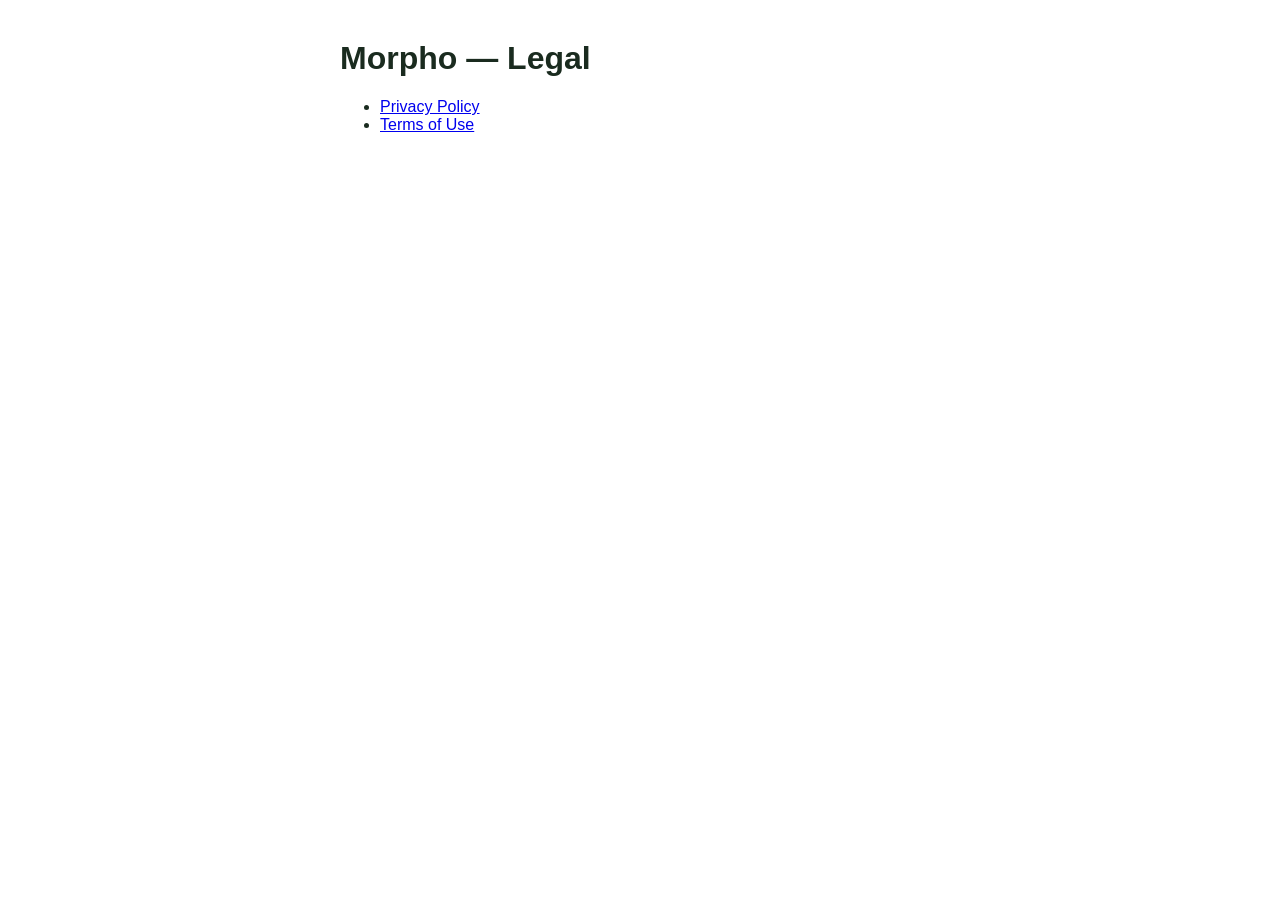
==== index.html @ 3d76efd4 "Privacy Policy + Terms of Use for App Store review" ====
<!doctype html><html lang=en><meta charset=utf-8><meta name=viewport content="width=device-width,initial-scale=1"><title>Morpho — Legal</title><body style="font-family:-apple-system,sans-serif;max-width:600px;margin:40px auto;padding:0 20px;color:#1a2b1f"><h1>Morpho — Legal</h1><ul><li><a href="privacy.html">Privacy Policy</a></li><li><a href="terms.html">Terms of Use</a></li></ul></body></html>
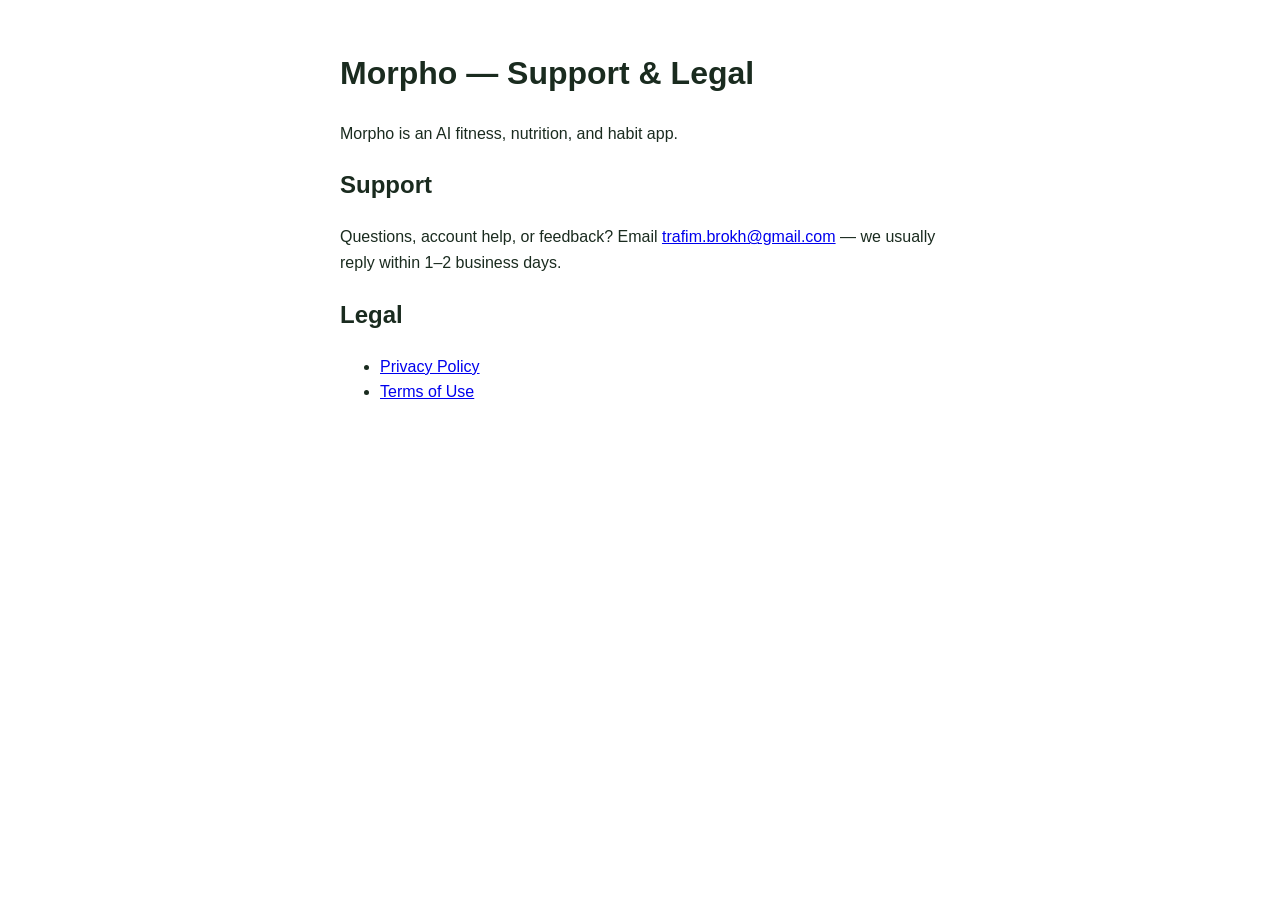
==== commit f712c0f1: "Real contact email + support landing page" ====
--- a/index.html
+++ b/index.html
@@ -1 +1 @@
-<!doctype html><html lang=en><meta charset=utf-8><meta name=viewport content="width=device-width,initial-scale=1"><title>Morpho — Legal</title><body style="font-family:-apple-system,sans-serif;max-width:600px;margin:40px auto;padding:0 20px;color:#1a2b1f"><h1>Morpho — Legal</h1><ul><li><a href="privacy.html">Privacy Policy</a></li><li><a href="terms.html">Terms of Use</a></li></ul></body></html>
+<!doctype html><html lang=en><head><meta charset=utf-8><meta name=viewport content="width=device-width,initial-scale=1"><title>Morpho — Support & Legal</title></head><body style="font-family:-apple-system,sans-serif;max-width:600px;margin:48px auto;padding:0 20px;color:#1a2b1f;line-height:1.6"><h1>Morpho — Support &amp; Legal</h1><p>Morpho is an AI fitness, nutrition, and habit app.</p><h2>Support</h2><p>Questions, account help, or feedback? Email <a href="mailto:trafim.brokh@gmail.com">trafim.brokh@gmail.com</a> — we usually reply within 1–2 business days.</p><h2>Legal</h2><ul><li><a href="privacy.html">Privacy Policy</a></li><li><a href="terms.html">Terms of Use</a></li></ul></body></html>
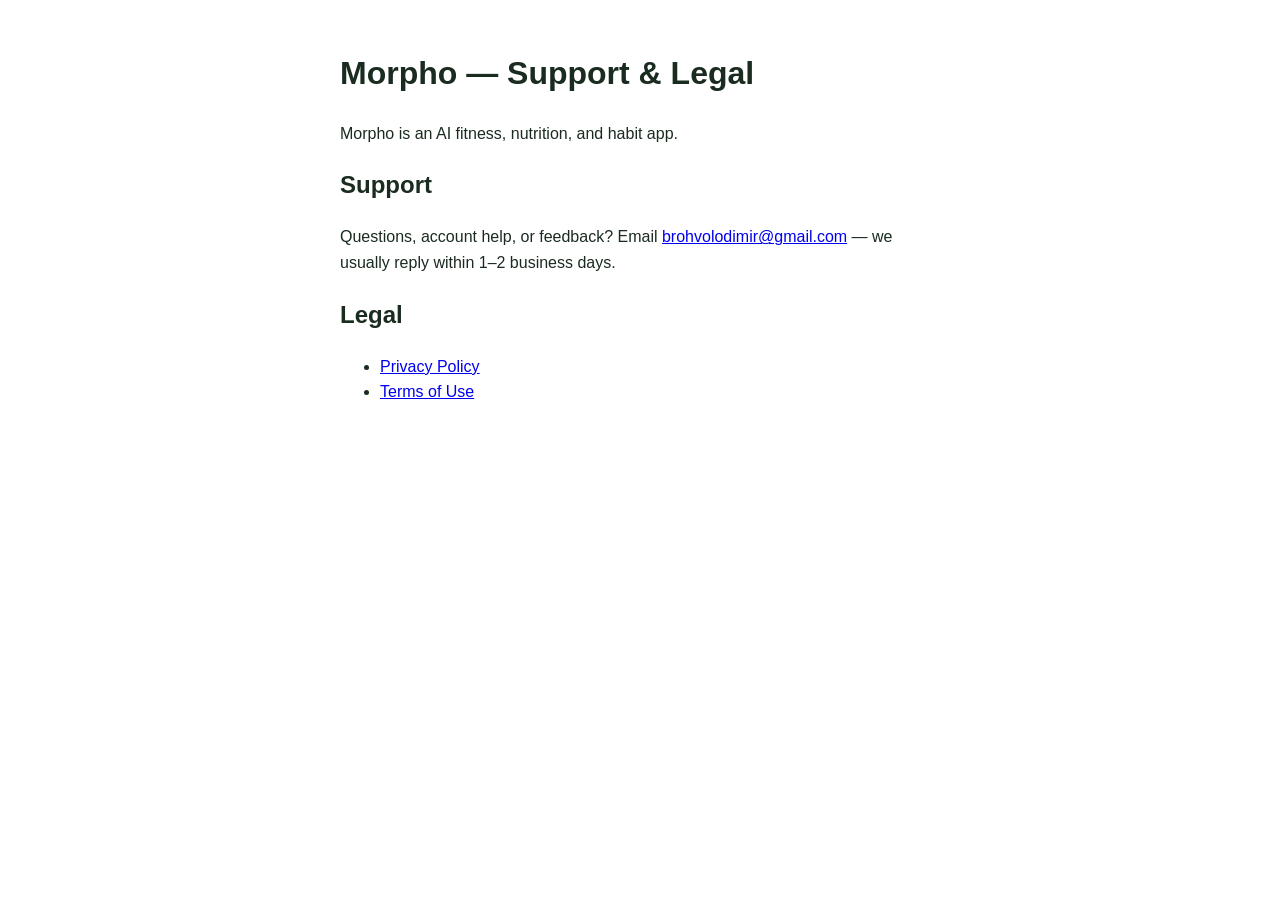
==== commit 682c6974: "Update support contact email to brohvolodimir@gmail.com" ====
--- a/index.html
+++ b/index.html
@@ -1 +1 @@
-<!doctype html><html lang=en><head><meta charset=utf-8><meta name=viewport content="width=device-width,initial-scale=1"><title>Morpho — Support & Legal</title></head><body style="font-family:-apple-system,sans-serif;max-width:600px;margin:48px auto;padding:0 20px;color:#1a2b1f;line-height:1.6"><h1>Morpho — Support &amp; Legal</h1><p>Morpho is an AI fitness, nutrition, and habit app.</p><h2>Support</h2><p>Questions, account help, or feedback? Email <a href="mailto:trafim.brokh@gmail.com">trafim.brokh@gmail.com</a> — we usually reply within 1–2 business days.</p><h2>Legal</h2><ul><li><a href="privacy.html">Privacy Policy</a></li><li><a href="terms.html">Terms of Use</a></li></ul></body></html>
+<!doctype html><html lang=en><head><meta charset=utf-8><meta name=viewport content="width=device-width,initial-scale=1"><title>Morpho — Support & Legal</title></head><body style="font-family:-apple-system,sans-serif;max-width:600px;margin:48px auto;padding:0 20px;color:#1a2b1f;line-height:1.6"><h1>Morpho — Support &amp; Legal</h1><p>Morpho is an AI fitness, nutrition, and habit app.</p><h2>Support</h2><p>Questions, account help, or feedback? Email <a href="mailto:brohvolodimir@gmail.com">brohvolodimir@gmail.com</a> — we usually reply within 1–2 business days.</p><h2>Legal</h2><ul><li><a href="privacy.html">Privacy Policy</a></li><li><a href="terms.html">Terms of Use</a></li></ul></body></html>
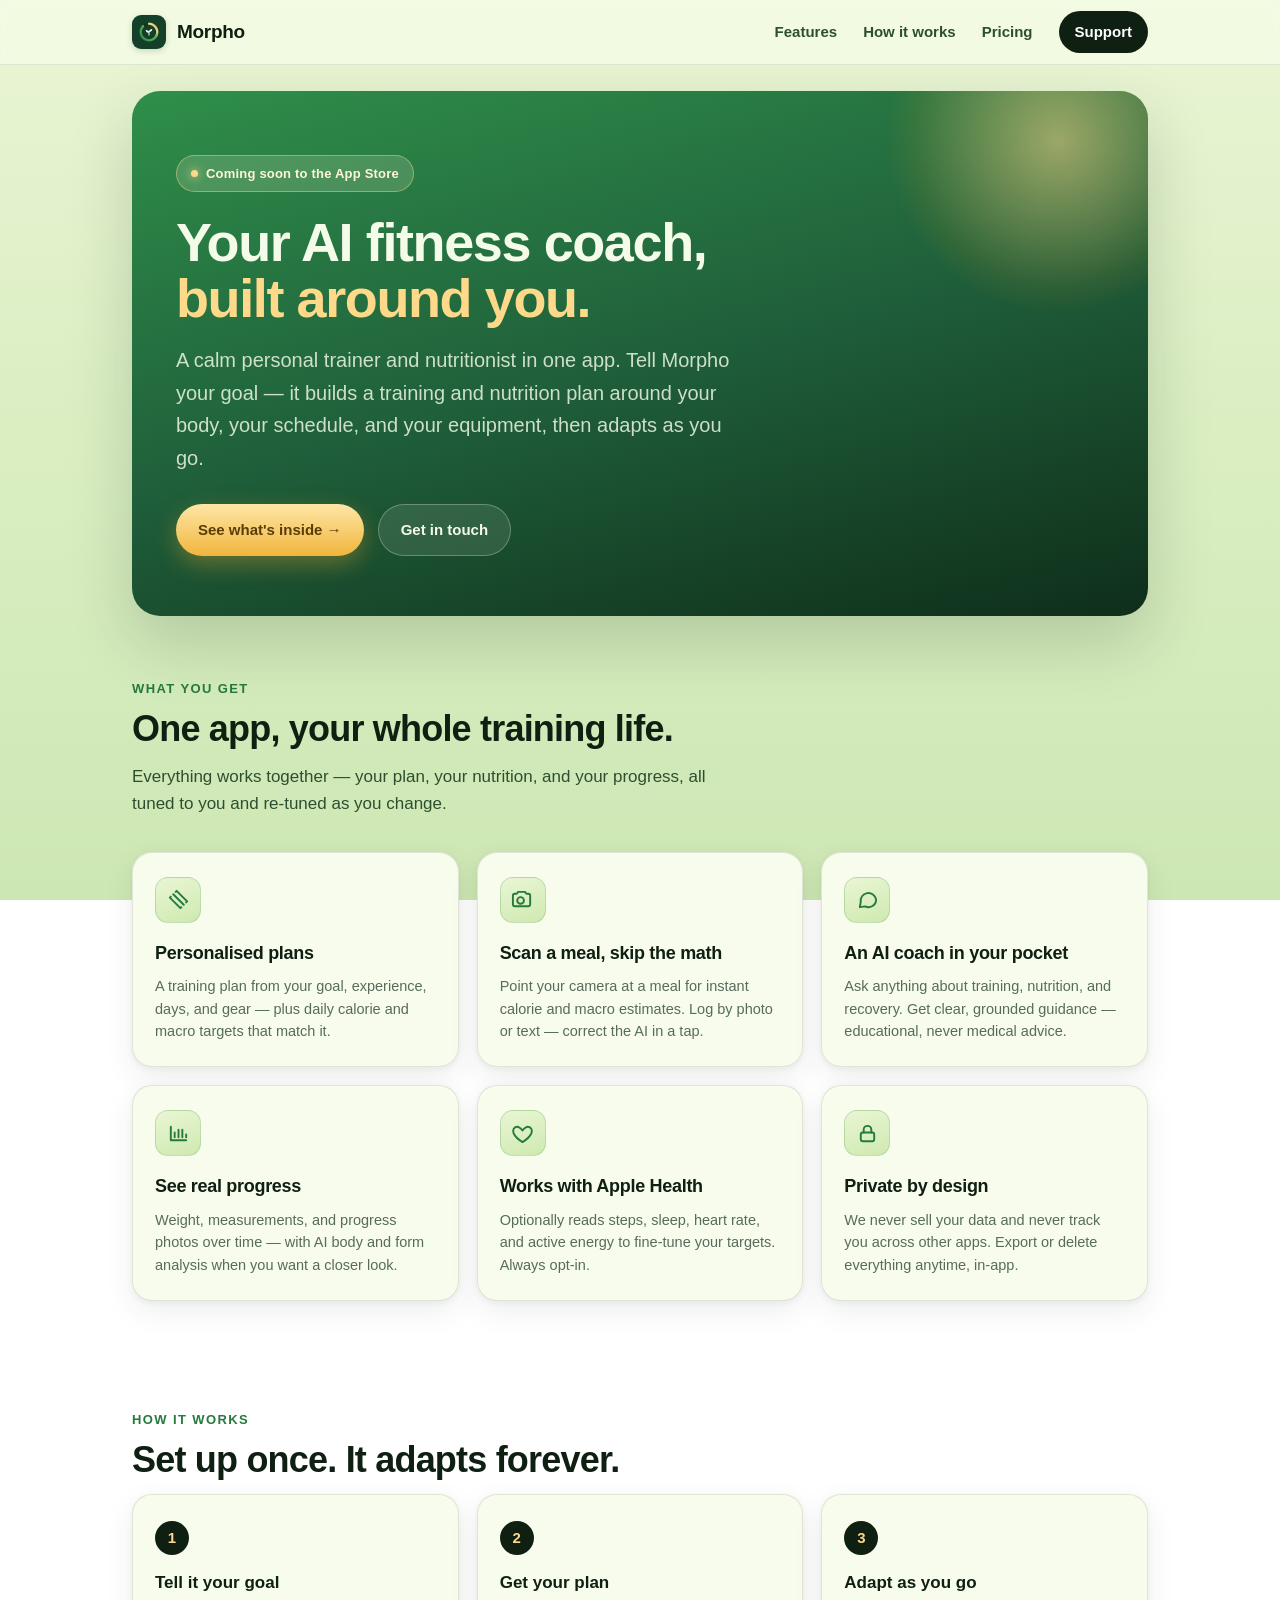
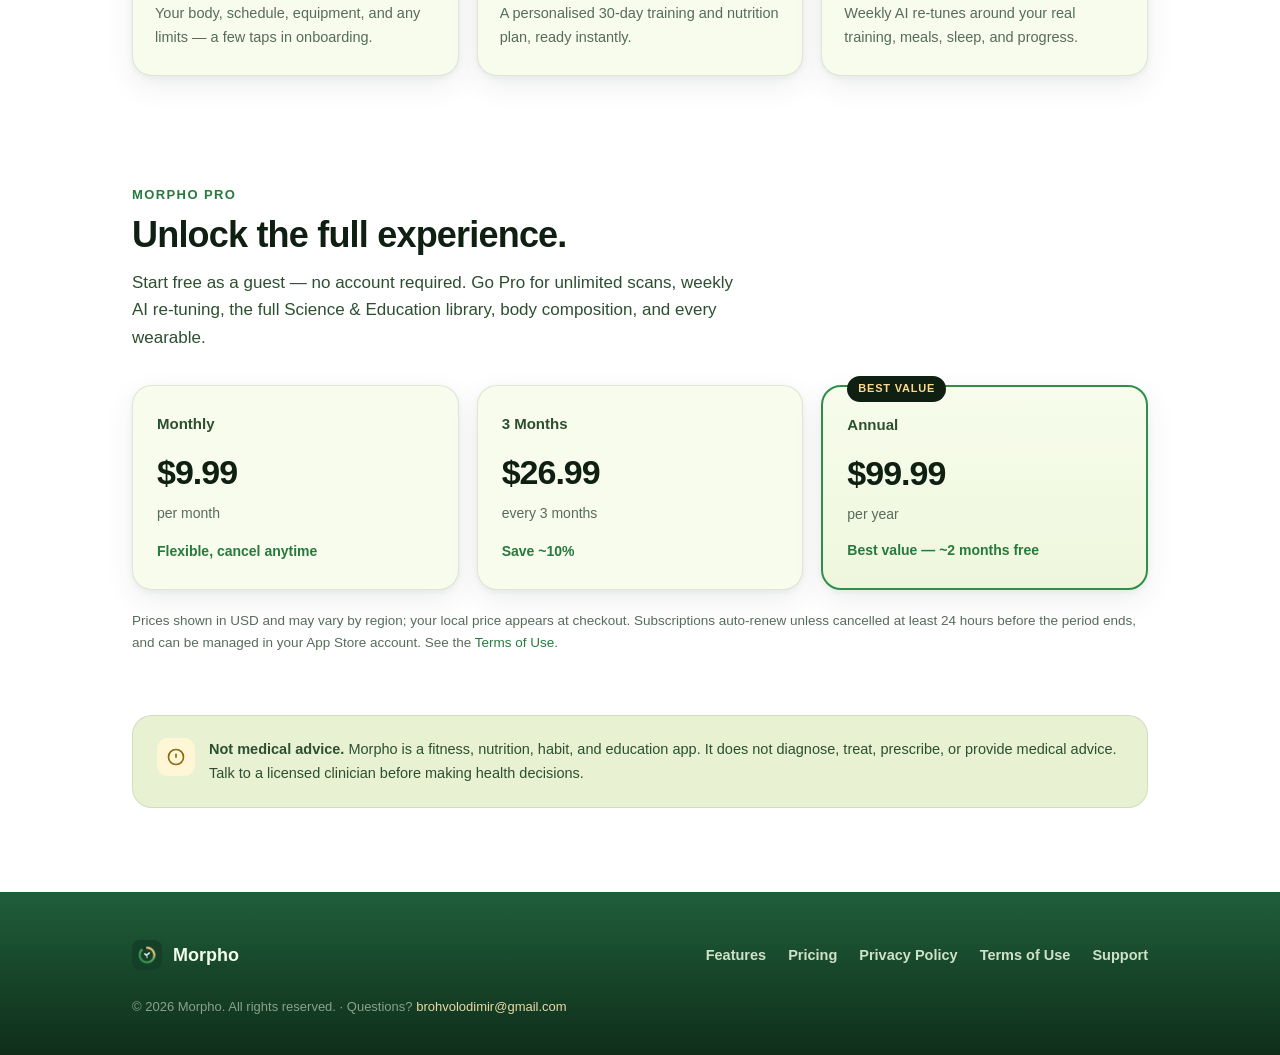
==== commit 618ef4d9: "Real Morpho marketing site (Meadow Dawn): landing + features + pricing + restyled legal" ====
--- a/index.html
+++ b/index.html
@@ -1 +1,130 @@
-<!doctype html><html lang=en><head><meta charset=utf-8><meta name=viewport content="width=device-width,initial-scale=1"><title>Morpho — Support & Legal</title></head><body style="font-family:-apple-system,sans-serif;max-width:600px;margin:48px auto;padding:0 20px;color:#1a2b1f;line-height:1.6"><h1>Morpho — Support &amp; Legal</h1><p>Morpho is an AI fitness, nutrition, and habit app.</p><h2>Support</h2><p>Questions, account help, or feedback? Email <a href="mailto:brohvolodimir@gmail.com">brohvolodimir@gmail.com</a> — we usually reply within 1–2 business days.</p><h2>Legal</h2><ul><li><a href="privacy.html">Privacy Policy</a></li><li><a href="terms.html">Terms of Use</a></li></ul></body></html>
+<!DOCTYPE html>
+<html lang="en">
+<head>
+<meta charset="utf-8" />
+<meta name="viewport" content="width=device-width, initial-scale=1" />
+<title>Morpho — Your AI Fitness Coach</title>
+<meta name="description" content="Morpho is an AI fitness coach — a calm personal trainer and nutritionist in one app. Personalised training and nutrition plans that adapt as you go." />
+<meta property="og:title" content="Morpho — Your AI Fitness Coach" />
+<meta property="og:description" content="A calm personal trainer and nutritionist in one app. Tell it your goal — it builds a plan around your body, schedule, and equipment." />
+<link rel="icon" href="icon.png" />
+<link rel="stylesheet" href="styles.css" />
+</head>
+<body>
+
+<header class="nav">
+  <div class="wrap nav-inner">
+    <a class="brand" href="./"><img src="icon.png" alt="Morpho" /> Morpho</a>
+    <nav class="nav-links">
+      <a href="#features">Features</a>
+      <a href="#how">How it works</a>
+      <a href="#pricing">Pricing</a>
+      <a class="nav-cta" href="mailto:brohvolodimir@gmail.com">Support</a>
+    </nav>
+  </div>
+</header>
+
+<div class="wrap">
+  <!-- HERO -->
+  <div class="hero">
+    <div class="hero-in">
+      <span class="badge"><span class="dot"></span> Coming soon to the App Store</span>
+      <h1>Your AI fitness coach,<br><span class="accent">built around you.</span></h1>
+      <p class="sub">A calm personal trainer and nutritionist in one app. Tell Morpho your goal — it builds a training and nutrition plan around your body, your schedule, and your equipment, then adapts as you go.</p>
+      <div class="hero-cta">
+        <a class="btn btn-gold" href="#pricing">See what's inside →</a>
+        <a class="btn btn-ghost" href="mailto:brohvolodimir@gmail.com">Get in touch</a>
+      </div>
+    </div>
+  </div>
+
+  <!-- FEATURES -->
+  <section id="features">
+    <div class="eyebrow">What you get</div>
+    <h2 class="sec">One app, your whole training life.</h2>
+    <p class="lead">Everything works together — your plan, your nutrition, and your progress, all tuned to you and re-tuned as you change.</p>
+    <div class="grid">
+      <div class="card">
+        <div class="ic"><svg viewBox="0 0 24 24"><path d="M6.5 6.5l11 11M4 9l-1 1 11 11 1-1M20 15l1-1L10 3 9 4"/></svg></div>
+        <h3>Personalised plans</h3>
+        <p>A training plan from your goal, experience, days, and gear — plus daily calorie and macro targets that match it.</p>
+      </div>
+      <div class="card">
+        <div class="ic"><svg viewBox="0 0 24 24"><path d="M2 8a2 2 0 0 1 2-2h2l1.5-2h7L16 6h2a2 2 0 0 1 2 2v9a2 2 0 0 1-2 2H4a2 2 0 0 1-2-2z"/><circle cx="10" cy="13" r="3.5"/></svg></div>
+        <h3>Scan a meal, skip the math</h3>
+        <p>Point your camera at a meal for instant calorie and macro estimates. Log by photo or text — correct the AI in a tap.</p>
+      </div>
+      <div class="card">
+        <div class="ic"><svg viewBox="0 0 24 24"><path d="M21 12a8 8 0 0 1-11.5 7.2L4 20l.9-5.3A8 8 0 1 1 21 12z"/></svg></div>
+        <h3>An AI coach in your pocket</h3>
+        <p>Ask anything about training, nutrition, and recovery. Get clear, grounded guidance — educational, never medical advice.</p>
+      </div>
+      <div class="card">
+        <div class="ic"><svg viewBox="0 0 24 24"><path d="M4 19V5M4 19h16M8 16v-5M12 16V8M16 16v-8M20 16v-3"/></svg></div>
+        <h3>See real progress</h3>
+        <p>Weight, measurements, and progress photos over time — with AI body and form analysis when you want a closer look.</p>
+      </div>
+      <div class="card">
+        <div class="ic"><svg viewBox="0 0 24 24"><path d="M12 21s-7-4.4-9.2-9C1.3 8.6 3 5 6.3 5 8.3 5 9.7 6.2 12 8.8 14.3 6.2 15.7 5 17.7 5 21 5 22.7 8.6 21.2 12 19 16.6 12 21 12 21z"/></svg></div>
+        <h3>Works with Apple Health</h3>
+        <p>Optionally reads steps, sleep, heart rate, and active energy to fine-tune your targets. Always opt-in.</p>
+      </div>
+      <div class="card">
+        <div class="ic"><svg viewBox="0 0 24 24"><rect x="5" y="11" width="14" height="9" rx="2"/><path d="M8 11V8a4 4 0 0 1 8 0v3"/></svg></div>
+        <h3>Private by design</h3>
+        <p>We never sell your data and never track you across other apps. Export or delete everything anytime, in-app.</p>
+      </div>
+    </div>
+  </section>
+
+  <!-- HOW IT WORKS -->
+  <section id="how">
+    <div class="eyebrow">How it works</div>
+    <h2 class="sec">Set up once. It adapts forever.</h2>
+    <div class="steps">
+      <div class="step"><div class="n">1</div><h3>Tell it your goal</h3><p>Your body, schedule, equipment, and any limits — a few taps in onboarding.</p></div>
+      <div class="step"><div class="n">2</div><h3>Get your plan</h3><p>A personalised 30-day training and nutrition plan, ready instantly.</p></div>
+      <div class="step"><div class="n">3</div><h3>Adapt as you go</h3><p>Weekly AI re-tunes around your real training, meals, sleep, and progress.</p></div>
+    </div>
+  </section>
+
+  <!-- PRICING -->
+  <section id="pricing">
+    <div class="eyebrow">Morpho Pro</div>
+    <h2 class="sec">Unlock the full experience.</h2>
+    <p class="lead">Start free as a guest — no account required. Go Pro for unlimited scans, weekly AI re-tuning, the full Science &amp; Education library, body composition, and every wearable.</p>
+    <div class="prices">
+      <div class="price"><div class="name">Monthly</div><div class="amt">$9.99</div><div class="per">per month</div><div class="save">Flexible, cancel anytime</div></div>
+      <div class="price"><div class="name">3 Months</div><div class="amt">$26.99</div><div class="per">every 3 months</div><div class="save">Save ~10%</div></div>
+      <div class="price best"><div class="name">Annual</div><div class="amt">$99.99</div><div class="per">per year</div><div class="save">Best value — ~2 months free</div></div>
+    </div>
+    <p class="note">Prices shown in USD and may vary by region; your local price appears at checkout. Subscriptions auto-renew unless cancelled at least 24 hours before the period ends, and can be managed in your App Store account. See the <a href="terms.html">Terms of Use</a>.</p>
+  </section>
+
+  <!-- DISCLAIMER -->
+  <section style="padding-top:8px">
+    <div class="band">
+      <div class="ic2"><svg viewBox="0 0 24 24"><circle cx="12" cy="12" r="9"/><path d="M12 8v5M12 16h.01"/></svg></div>
+      <p><strong>Not medical advice.</strong> Morpho is a fitness, nutrition, habit, and education app. It does not diagnose, treat, prescribe, or provide medical advice. Talk to a licensed clinician before making health decisions.</p>
+    </div>
+  </section>
+</div>
+
+<footer>
+  <div class="wrap">
+    <div class="foot">
+      <div class="b"><img src="icon.png" alt="Morpho" /> Morpho</div>
+      <div class="foot-links">
+        <a href="#features">Features</a>
+        <a href="#pricing">Pricing</a>
+        <a href="privacy.html">Privacy Policy</a>
+        <a href="terms.html">Terms of Use</a>
+        <a href="mailto:brohvolodimir@gmail.com">Support</a>
+      </div>
+    </div>
+    <div class="copy">© 2026 Morpho. All rights reserved. &middot; Questions? <a href="mailto:brohvolodimir@gmail.com" style="color:#E9D9A8">brohvolodimir@gmail.com</a></div>
+  </div>
+</footer>
+
+</body>
+</html>
--- a/styles.css
+++ b/styles.css
@@ -0,0 +1,121 @@
+/* Morpho — Meadow Dawn web identity
+   Palette mirrors the app's constants/theme.ts. */
+:root{
+  --bg-top:#EAF5D5; --bg-mid:#DCEFC4; --bg-low:#CDE7B4;
+  --cream:#F7FCEC; --cream-alt:#E8F2D3;
+  --green:#267A3D; --green-bright:#2F8F4A; --mint:#5FAE5C;
+  --forest:#1F5E3A; --ink:#0F1F12; --forest-ink:#0F2E1A;
+  --gold:#D49A2E; --gold-light:#FFD98A; --gold-pale:#FFF6D6;
+  --text:#0F1F12; --text-2:#2D4F30; --muted:#586B5C;
+  --line:rgba(15,46,26,.10);
+  --radius:20px; --radius-lg:28px; --radius-pill:999px;
+  --shadow:0 10px 30px rgba(15,46,26,.08), 0 2px 6px rgba(15,46,26,.05);
+  --shadow-lg:0 26px 64px rgba(15,46,26,.18);
+  --font:-apple-system,BlinkMacSystemFont,"Segoe UI",Roboto,Inter,Helvetica,Arial,sans-serif;
+}
+*{box-sizing:border-box;margin:0;padding:0}
+html{scroll-behavior:smooth;-webkit-text-size-adjust:100%}
+body{font-family:var(--font);color:var(--text);line-height:1.62;
+  background:linear-gradient(180deg,var(--bg-top) 0%,var(--bg-mid) 42%,var(--bg-low) 100%);
+  background-attachment:fixed;-webkit-font-smoothing:antialiased;text-rendering:optimizeLegibility}
+a{color:var(--green);text-decoration:none;transition:opacity .15s ease}
+a:hover{opacity:.78}
+.wrap{max-width:1060px;margin:0 auto;padding:0 22px}
+.narrow{max-width:760px}
+
+/* ---------- Header ---------- */
+header.nav{position:sticky;top:0;z-index:30;backdrop-filter:saturate(150%) blur(12px);
+  background:rgba(247,252,236,.72);border-bottom:1px solid var(--line)}
+.nav-inner{display:flex;align-items:center;justify-content:space-between;height:64px}
+.brand{display:flex;align-items:center;gap:11px;font-weight:800;font-size:19px;letter-spacing:-.3px;color:var(--ink)}
+.brand img{width:34px;height:34px;border-radius:9px;box-shadow:0 2px 6px rgba(15,46,26,.18)}
+.nav-links{display:flex;gap:26px;align-items:center}
+.nav-links a{color:var(--text-2);font-weight:600;font-size:15px}
+.nav-cta{background:var(--ink);color:#fff !important;padding:9px 16px;border-radius:var(--radius-pill);font-size:14px;font-weight:700;opacity:1}
+.nav-cta:hover{opacity:.88}
+@media(max-width:640px){.nav-links a:not(.nav-cta){display:none}}
+
+/* ---------- Hero ---------- */
+.hero{position:relative;margin:26px 0 8px;border-radius:var(--radius-lg);overflow:hidden;
+  background:linear-gradient(165deg,#2F8F4A 0%,#1F5E3A 52%,#0F2E1A 100%);
+  box-shadow:var(--shadow-lg);color:#F4FBE9}
+.hero::before{content:"";position:absolute;top:-120px;right:-80px;width:340px;height:340px;border-radius:50%;
+  background:radial-gradient(circle,rgba(255,217,138,.55),rgba(212,154,46,.10) 60%,transparent 72%);filter:blur(2px)}
+.hero-in{position:relative;padding:64px 44px 60px;max-width:720px}
+.badge{display:inline-flex;align-items:center;gap:8px;background:rgba(255,246,214,.16);
+  border:1px solid rgba(255,217,138,.42);color:var(--gold-pale);padding:7px 14px;border-radius:var(--radius-pill);
+  font-size:13px;font-weight:700;letter-spacing:.2px;margin-bottom:22px}
+.badge .dot{width:7px;height:7px;border-radius:50%;background:var(--gold-light);box-shadow:0 0 10px var(--gold-light)}
+.hero h1{font-size:clamp(34px,6vw,54px);line-height:1.04;letter-spacing:-1.4px;font-weight:850;margin-bottom:18px}
+.hero h1 .accent{color:var(--gold-light)}
+.hero p.sub{font-size:clamp(16px,2.4vw,20px);color:rgba(244,251,233,.82);max-width:560px;margin-bottom:30px}
+.hero-cta{display:flex;gap:14px;flex-wrap:wrap}
+.btn{display:inline-flex;align-items:center;gap:9px;font-weight:750;font-size:15px;padding:13px 22px;border-radius:var(--radius-pill);transition:transform .12s ease,box-shadow .15s ease}
+.btn:hover{transform:translateY(-1px)}
+.btn-gold{background:linear-gradient(180deg,#FFE6A6,#F0B53C);color:#5a3d05 !important;box-shadow:0 8px 22px rgba(212,154,46,.4)}
+.btn-ghost{background:rgba(247,252,236,.10);color:#F4FBE9 !important;border:1px solid rgba(244,251,233,.28)}
+
+/* ---------- Sections ---------- */
+section{padding:54px 0}
+.eyebrow{color:var(--green);font-weight:800;font-size:13px;letter-spacing:1.4px;text-transform:uppercase;margin-bottom:10px}
+h2.sec{font-size:clamp(26px,4vw,36px);letter-spacing:-.8px;font-weight:820;line-height:1.1;margin-bottom:14px;color:var(--ink)}
+.lead{color:var(--text-2);font-size:17px;max-width:620px;margin-bottom:34px}
+
+/* feature grid */
+.grid{display:grid;grid-template-columns:repeat(3,1fr);gap:18px}
+@media(max-width:860px){.grid{grid-template-columns:repeat(2,1fr)}}
+@media(max-width:560px){.grid{grid-template-columns:1fr}}
+.card{background:var(--cream);border:1px solid var(--line);border-radius:var(--radius);padding:24px 22px;box-shadow:var(--shadow);transition:transform .15s ease,box-shadow .15s ease}
+.card:hover{transform:translateY(-3px);box-shadow:var(--shadow-lg)}
+.ic{width:46px;height:46px;border-radius:13px;display:flex;align-items:center;justify-content:center;margin-bottom:16px;
+  background:linear-gradient(160deg,#E9F6D4,#CFE9B0);border:1px solid rgba(38,122,61,.18)}
+.ic svg{width:23px;height:23px;stroke:var(--green);stroke-width:2;fill:none;stroke-linecap:round;stroke-linejoin:round}
+.card h3{font-size:18px;letter-spacing:-.3px;margin-bottom:7px;color:var(--ink)}
+.card p{color:var(--muted);font-size:14.5px;line-height:1.55}
+
+/* steps */
+.steps{display:grid;grid-template-columns:repeat(3,1fr);gap:18px}
+@media(max-width:700px){.steps{grid-template-columns:1fr}}
+.step{position:relative;padding:26px 22px;background:var(--cream);border:1px solid var(--line);border-radius:var(--radius);box-shadow:var(--shadow)}
+.step .n{width:34px;height:34px;border-radius:50%;background:var(--ink);color:var(--gold-light);display:flex;align-items:center;justify-content:center;font-weight:800;font-size:15px;margin-bottom:14px}
+.step h3{font-size:17px;margin-bottom:6px}
+.step p{color:var(--muted);font-size:14.5px}
+
+/* pricing */
+.prices{display:grid;grid-template-columns:repeat(3,1fr);gap:18px;align-items:stretch}
+@media(max-width:760px){.prices{grid-template-columns:1fr}}
+.price{background:var(--cream);border:1px solid var(--line);border-radius:var(--radius);padding:26px 24px;box-shadow:var(--shadow);display:flex;flex-direction:column}
+.price.best{border:2px solid var(--green-bright);background:linear-gradient(180deg,#F7FCEC,#EEF7DC);position:relative}
+.price.best::after{content:"BEST VALUE";position:absolute;top:-11px;left:24px;background:var(--ink);color:var(--gold-light);font-size:11px;font-weight:800;letter-spacing:.8px;padding:4px 11px;border-radius:var(--radius-pill)}
+.price .name{font-weight:700;color:var(--text-2);font-size:15px}
+.price .amt{font-size:34px;font-weight:850;letter-spacing:-1px;color:var(--ink);margin:8px 0 2px}
+.price .per{color:var(--muted);font-size:14px;margin-bottom:14px}
+.price .save{margin-top:auto;color:var(--green);font-weight:700;font-size:14px}
+.note{color:var(--muted);font-size:13.5px;margin-top:20px;line-height:1.6}
+
+/* disclaimer band */
+.band{background:var(--cream-alt);border:1px solid var(--line);border-radius:var(--radius);padding:22px 24px;display:flex;gap:14px;align-items:flex-start}
+.band .ic2{flex:0 0 auto;width:38px;height:38px;border-radius:11px;background:#FFF6D6;display:flex;align-items:center;justify-content:center}
+.band .ic2 svg{width:20px;height:20px;stroke:var(--warningInk,#8A6A12);stroke-width:2;fill:none}
+.band p{color:var(--text-2);font-size:14.5px}
+
+/* legal pages */
+.legal-head{padding:40px 0 8px}
+.legal-head h1{font-size:34px;letter-spacing:-.8px;color:var(--ink)}
+.legal-head .meta{color:var(--muted);font-size:14px;margin-top:4px}
+.legal{background:var(--cream);border:1px solid var(--line);border-radius:var(--radius-lg);padding:30px 34px 38px;box-shadow:var(--shadow);margin-bottom:40px}
+.legal h2{font-size:19px;margin-top:28px;color:var(--ink);border-top:1px solid var(--line);padding-top:22px}
+.legal h2:first-of-type{border-top:0;padding-top:0;margin-top:6px}
+.legal p,.legal li{color:var(--text-2);font-size:15px;margin-top:8px}
+.legal ul{padding-left:20px}
+.legal .promise{background:linear-gradient(160deg,#EAF6D6,#DCEFC4);border-radius:var(--radius);padding:18px 20px;font-size:15px;color:var(--forest);margin-bottom:10px;border:1px solid rgba(38,122,61,.16)}
+
+/* footer */
+footer{background:linear-gradient(180deg,#1F5E3A,#0F2E1A);color:#CFE2C8;margin-top:30px;padding:48px 0 38px}
+.foot{display:flex;justify-content:space-between;gap:24px;flex-wrap:wrap}
+.foot .b{display:flex;align-items:center;gap:11px;font-weight:800;font-size:18px;color:#F4FBE9}
+.foot .b img{width:30px;height:30px;border-radius:8px}
+.foot-links{display:flex;gap:22px;flex-wrap:wrap;align-items:center}
+.foot-links a{color:#CFE2C8;font-size:14.5px;font-weight:600}
+.foot-links a:hover{color:#fff;opacity:1}
+.copy{margin-top:26px;color:rgba(207,226,200,.62);font-size:13px}
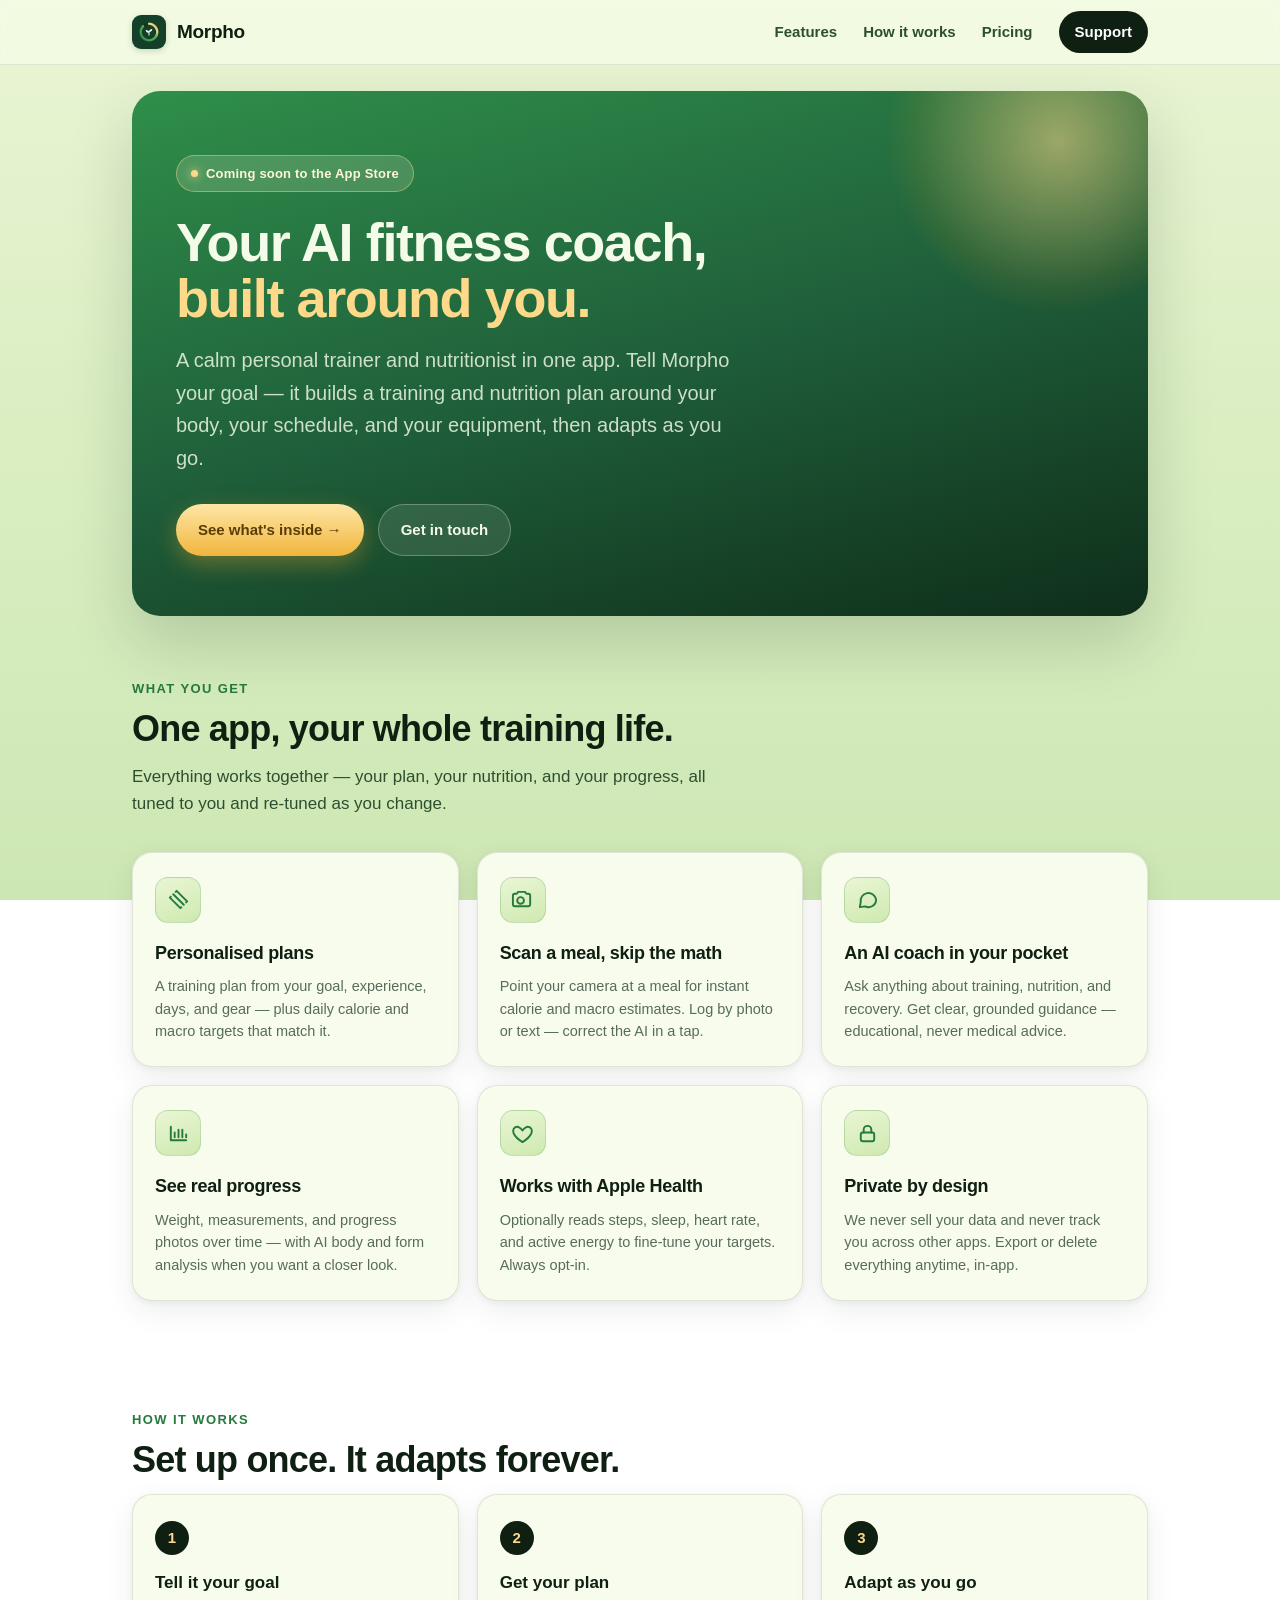
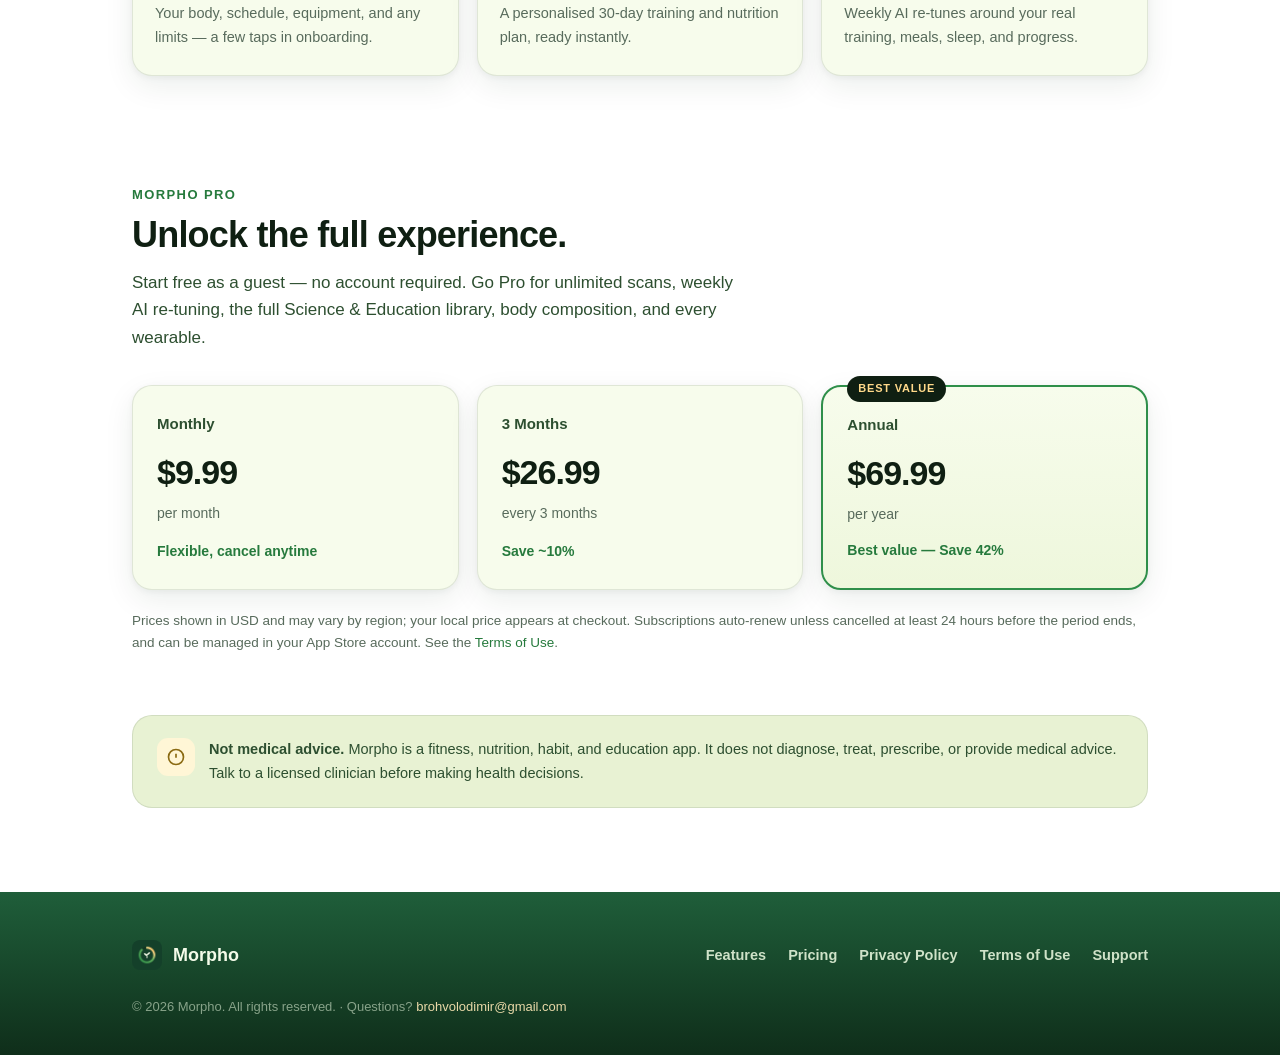
==== commit 58ef192f: "Site pricing: annual $99.99 -> $69.99 (Save 42%), match app/ASC" ====
--- a/index.html
+++ b/index.html
@@ -96,7 +96,7 @@
     <div class="prices">
       <div class="price"><div class="name">Monthly</div><div class="amt">$9.99</div><div class="per">per month</div><div class="save">Flexible, cancel anytime</div></div>
       <div class="price"><div class="name">3 Months</div><div class="amt">$26.99</div><div class="per">every 3 months</div><div class="save">Save ~10%</div></div>
-      <div class="price best"><div class="name">Annual</div><div class="amt">$99.99</div><div class="per">per year</div><div class="save">Best value — ~2 months free</div></div>
+      <div class="price best"><div class="name">Annual</div><div class="amt">$69.99</div><div class="per">per year</div><div class="save">Best value — Save 42%</div></div>
     </div>
     <p class="note">Prices shown in USD and may vary by region; your local price appears at checkout. Subscriptions auto-renew unless cancelled at least 24 hours before the period ends, and can be managed in your App Store account. See the <a href="terms.html">Terms of Use</a>.</p>
   </section>
